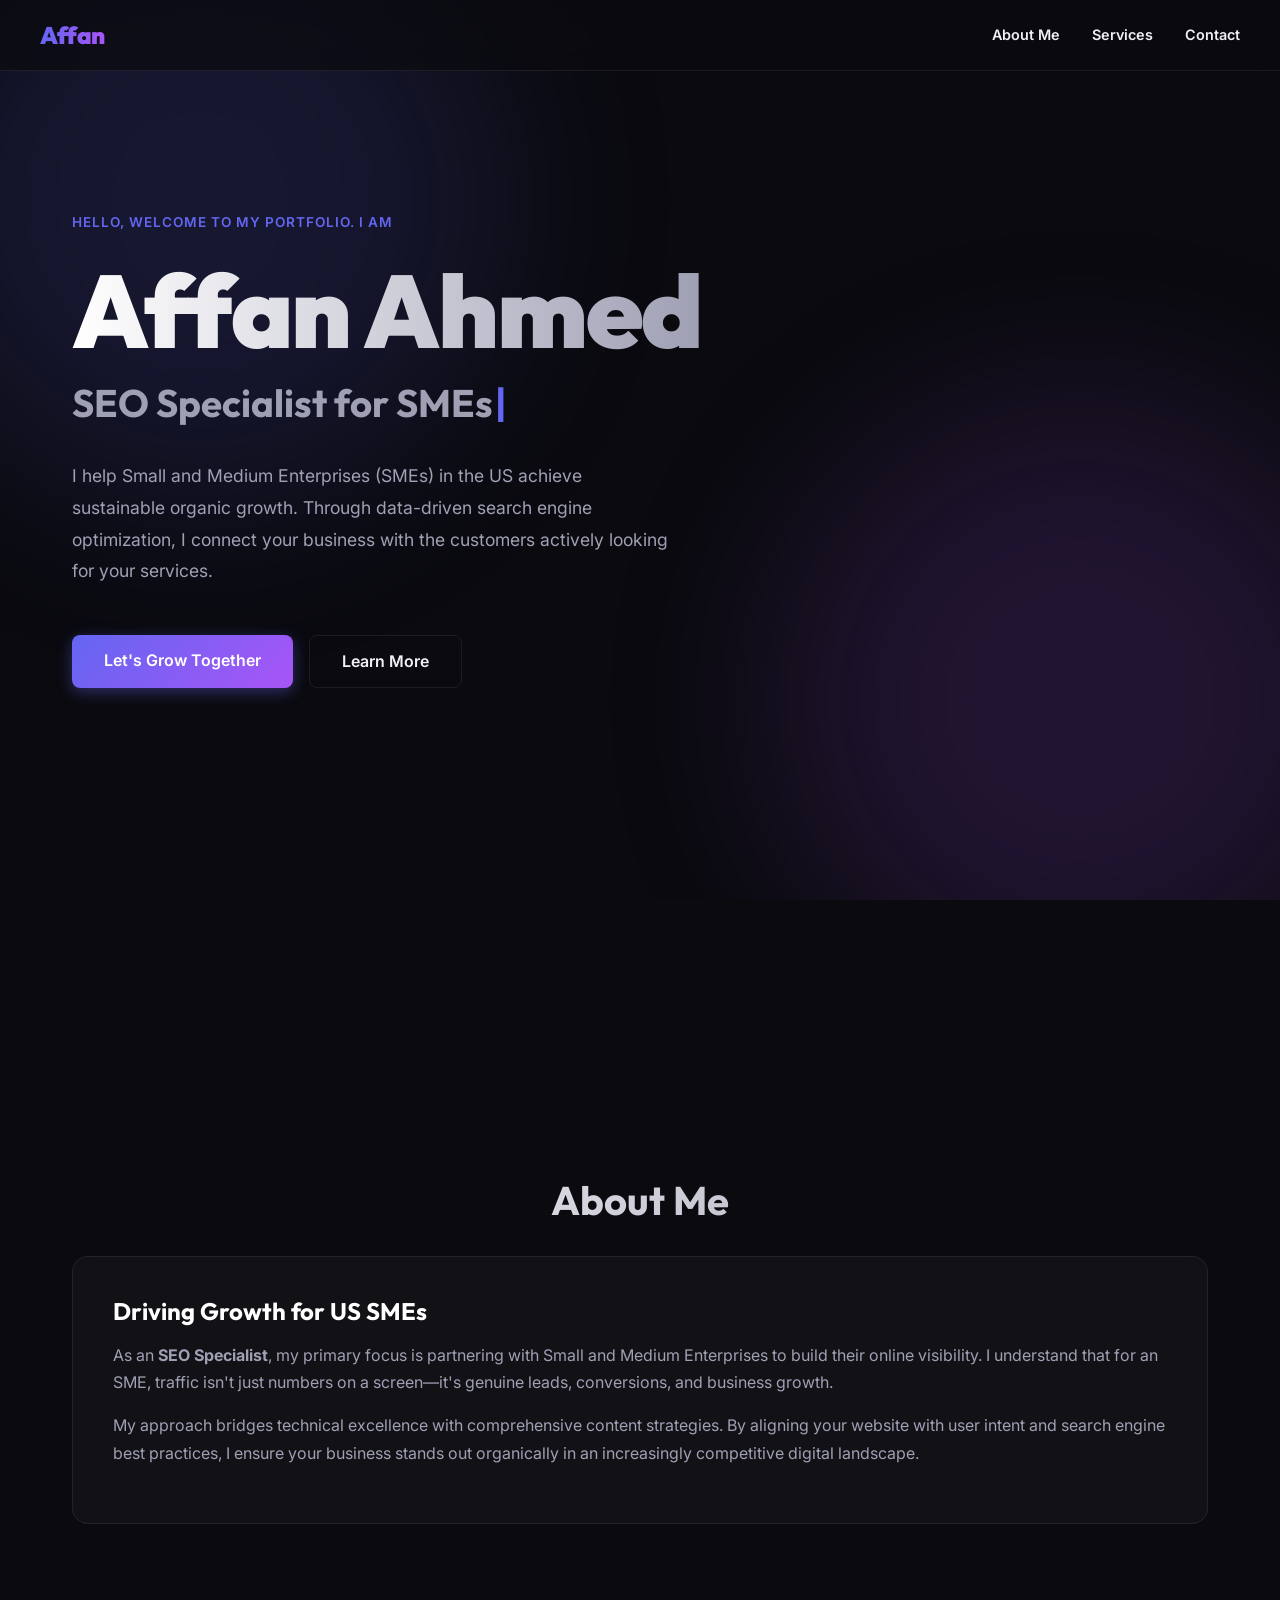
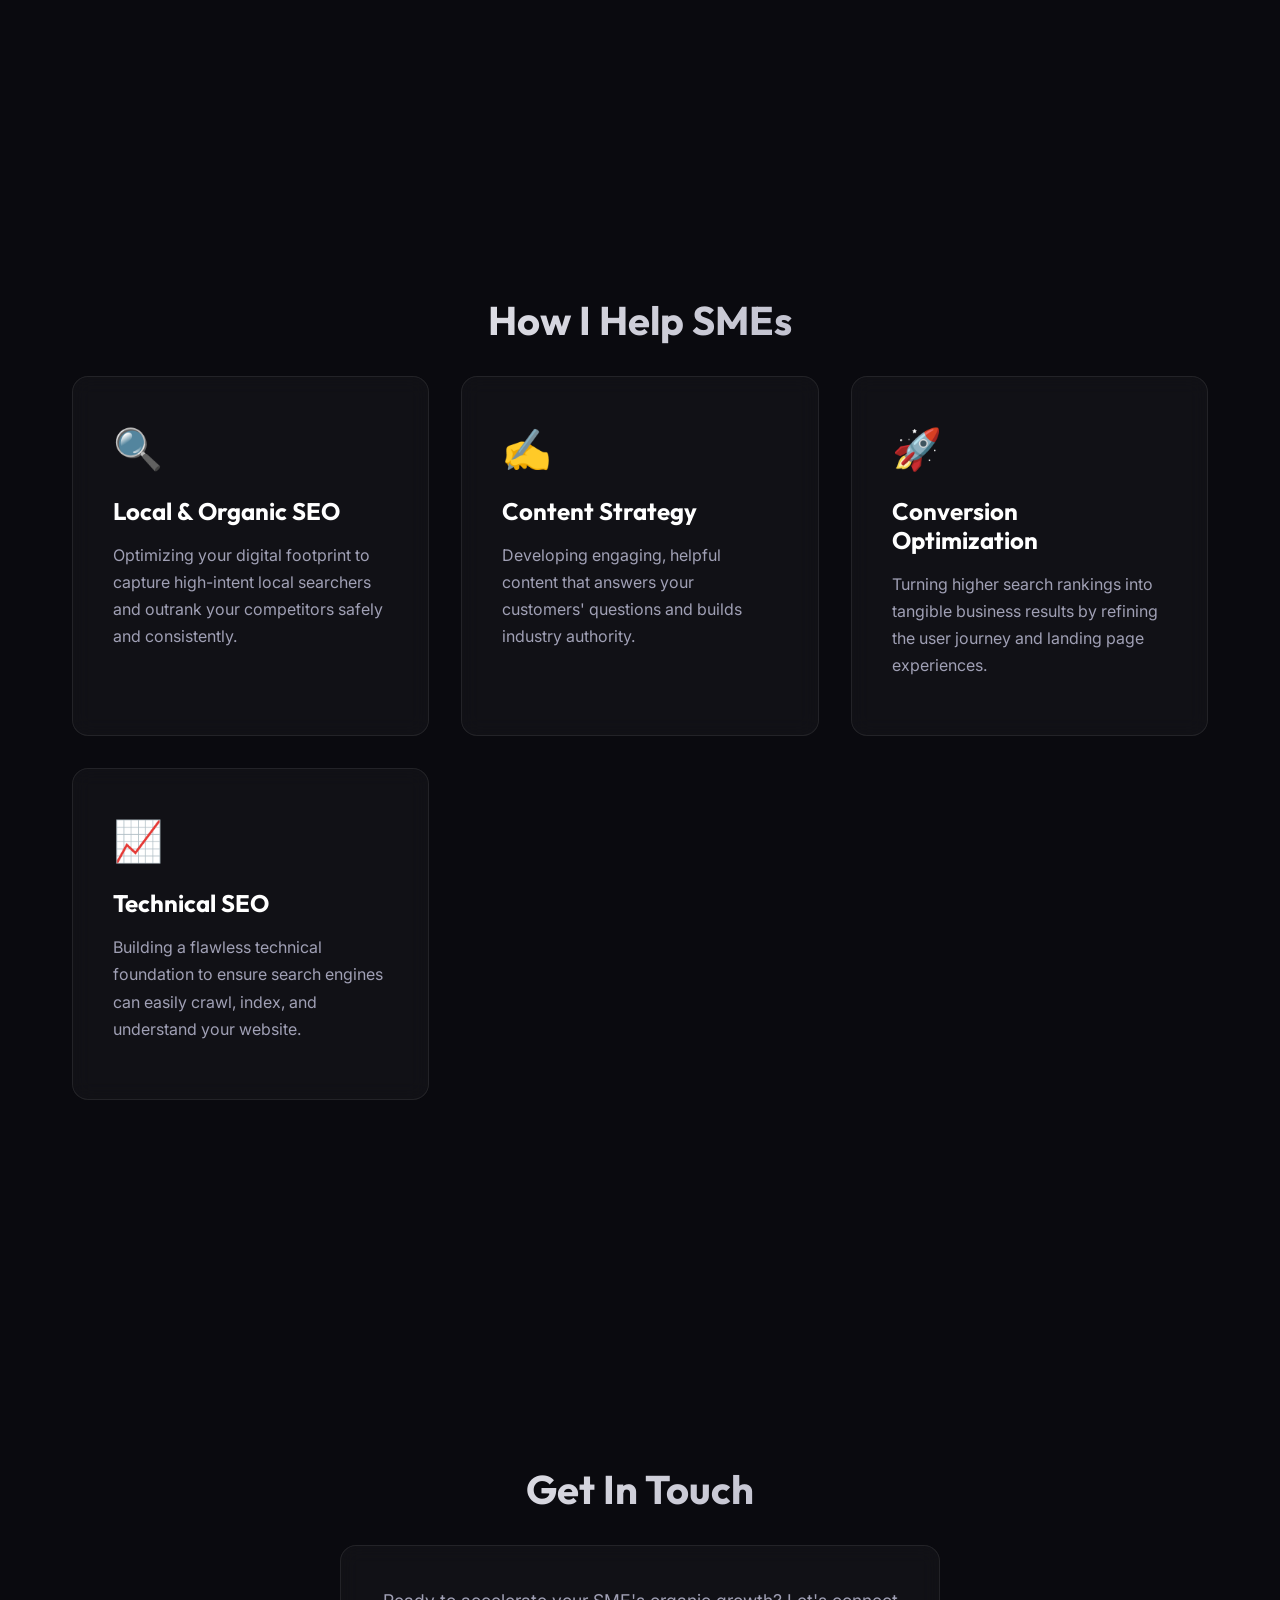
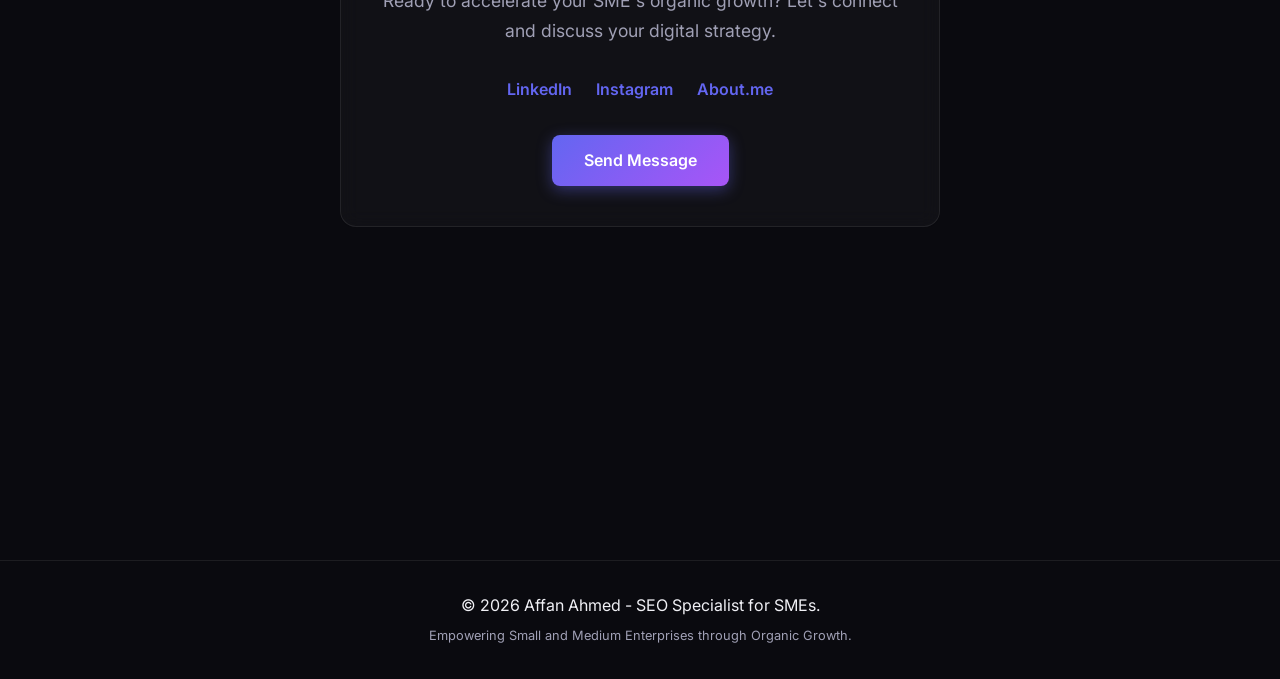
==== index.html @ e66d75bf "Add files via upload" ====
<!DOCTYPE html>
<html lang="en-US" dir="ltr">
<head>
    <meta charset="UTF-8">
    <meta name="viewport" content="width=device-width, initial-scale=1.0">
    <title>Affan Ahmed | SEO Specialist for SMEs in the US</title>
    
    <meta name="title" content="Affan Ahmed | SEO Specialist for SMEs in the US">
    <meta name="description" content="Official website of Affan Ahmed, an expert SEO Specialist helping US SMEs achieve sustainable organic growth and dominate search.">
    <meta name="keywords" content="Affan Ahmed, SEO Specialist, SME SEO, Organic Growth, Search Engine Optimization, Digital Marketing">
    <meta name="author" content="Affan">
    <link rel="canonical" href="https://affan.github.io/">

    <meta property="og:type" content="website">
    <meta property="og:url" content="https://affan.github.io/">
    <meta property="og:title" content="Affan Ahmed | SEO Specialist for SMEs in the US">
    <meta property="og:description" content="Official website of Affan Ahmed, an expert SEO Specialist helping US SMEs achieve sustainable organic growth and dominate search.">
    
    <meta property="twitter:card" content="summary_large_image">
    <meta property="twitter:url" content="https://affan.github.io/">
    <meta property="twitter:title" content="Affan Ahmed | SEO Specialist for SMEs in the US">
    <meta property="twitter:description" content="Official website of Affan Ahmed, an expert SEO Specialist helping US SMEs achieve sustainable organic growth and dominate search.">

    <link rel="alternate" hreflang="en-US" href="https://affan.github.io/">
    <link rel="alternate" hreflang="en-GB" href="https://affan.github.io/uk/">
    <link rel="alternate" hreflang="en-CA" href="https://affan.github.io/ca/">
    <link rel="alternate" hreflang="en-AU" href="https://affan.github.io/au/">
    <link rel="alternate" hreflang="en-AE" href="https://affan.github.io/ae/">
    <link rel="alternate" hreflang="ar-SA" href="https://affan.github.io/sa/">
    <link rel="alternate" hreflang="ar-QA" href="https://affan.github.io/qa/">
    <link rel="alternate" hreflang="x-default" href="https://affan.github.io/">

    <script type="application/ld+json">
    {
      "@context": "https://schema.org/",
      "@type": "Person",
      "name": "Affan Ahmed",
      "url": "https://affan.github.io/",
      "jobTitle": "SEO Manager",
      "description": "Expert SEO Manager specializing in Knowledge Graph optimization, semantic search, and configuring digital entities for Large Language Models (LLMs).",
      "knowsAbout": [
        "Search Engine Optimization (SEO)",
        "Knowledge Graph Configuration",
        "LLM Optimization",
        "Semantic Web",
        "Technical SEO"
      ],
      "sameAs": [
        "https://github.com/affan",
        "https://www.linkedin.com/in/Affanshykh",
        "https://www.instagram.com/affanshykh",
        "https://about.me/affanshykh"
      ]
    }
    </script>
    <link rel="stylesheet" href="styles.css">
    <link rel="preconnect" href="https://fonts.googleapis.com">
    <link rel="preconnect" href="https://fonts.gstatic.com" crossorigin>
    <link href="https://fonts.googleapis.com/css2?family=Inter:wght@300;400;600;800&family=Outfit:wght@400;700;900&display=swap" rel="stylesheet">
    <style>
        html[dir="rtl"] { text-align: right; }
        html[dir="rtl"] .nav-links { padding-right: 0; padding-left: 2rem; }
        html[dir="rtl"] .icon { margin-left: 1rem; margin-right: 0; }
    </style>
</head>
<body>
    <div class="background-effects">
        <div class="glow glow-1"></div>
        <div class="glow glow-2"></div>
    </div>
    
    <nav class="glass-nav">
        <div class="nav-content">
            <span class="logo">Affan</span>
            <ul class="nav-links">
                <li><a href="#about">About Me</a></li>
                <li><a href="#expertise">Services</a></li>
                <li><a href="#contact">Contact</a></li>
            </ul>
        </div>
    </nav>

    <main>
        <section id="hero" class="hero-section">
            <div class="hero-content">
                <p class="greeting">Hello, welcome to my portfolio. I am</p>
                <h1 class="main-title">Affan Ahmed</h1>
                <h2 class="subtitle typing-effect">SEO Specialist for SMEs</h2>
                <p class="hero-description">I help Small and Medium Enterprises (SMEs) in the US achieve sustainable organic growth. Through data-driven search engine optimization, I connect your business with the customers actively looking for your services.</p>
                <div class="cta-group">
                    <a href="#contact" class="btn btn-primary">Let's Grow Together</a>
                    <a href="#about" class="btn btn-outline">Learn More</a>
                </div>
            </div>
        </section>

        <section id="about" class="about-section slide-up">
            <h2 class="section-title">About Me</h2>
            <div class="glass-card">
                <h3>Driving Growth for US SMEs</h3>
                <p>As an <strong>SEO Specialist</strong>, my primary focus is partnering with Small and Medium Enterprises to build their online visibility. I understand that for an SME, traffic isn't just numbers on a screen—it's genuine leads, conversions, and business growth.</p>
                <p>My approach bridges technical excellence with comprehensive content strategies. By aligning your website with user intent and search engine best practices, I ensure your business stands out organically in an increasingly competitive digital landscape.</p>
            </div>
        </section>

        <section id="expertise" class="expertise-section slide-up">
            <h2 class="section-title">How I Help SMEs</h2>
            <div class="grid-container">
                <div class="glass-card expertise-card">
                    <div class="icon">🔍</div>
                    <h3>Local & Organic SEO</h3>
                    <p>Optimizing your digital footprint to capture high-intent local searchers and outrank your competitors safely and consistently.</p>
                </div>
                <div class="glass-card expertise-card">
                    <div class="icon">✍️</div>
                    <h3>Content Strategy</h3>
                    <p>Developing engaging, helpful content that answers your customers' questions and builds industry authority.</p>
                </div>
                <div class="glass-card expertise-card">
                    <div class="icon">🚀</div>
                    <h3>Conversion Optimization</h3>
                    <p>Turning higher search rankings into tangible business results by refining the user journey and landing page experiences.</p>
                </div>
                <div class="glass-card expertise-card">
                    <div class="icon">📈</div>
                    <h3>Technical SEO</h3>
                    <p>Building a flawless technical foundation to ensure search engines can easily crawl, index, and understand your website.</p>
                </div>
            </div>
        </section>
        
        <section id="contact" class="contact-section slide-up">
            <h2 class="section-title">Get In Touch</h2>
            <div class="glass-card contact-card">
                <p>Ready to accelerate your SME's organic growth? Let's connect and discuss your digital strategy.</p>
                <div class="social-links" style="margin-bottom: 2rem; display: flex; justify-content: center; gap: 1.5rem;">
                    <a href="https://www.linkedin.com/in/Affanshykh" target="_blank" rel="noopener noreferrer" style="color: var(--accent-primary); text-decoration: none; font-weight: 600;">LinkedIn</a>
                    <a href="https://www.instagram.com/affanshykh" target="_blank" rel="noopener noreferrer" style="color: var(--accent-primary); text-decoration: none; font-weight: 600;">Instagram</a>
                    <a href="https://about.me/affanshykh" target="_blank" rel="noopener noreferrer" style="color: var(--accent-primary); text-decoration: none; font-weight: 600;">About.me</a>
                </div>
                <a href="mailto:contact@affan.test" class="btn btn-primary">Send Message</a>
            </div>
        </section>
    </main>

    <footer>
        <div class="footer-content">
            <p>&copy; <span id="year"></span> Affan Ahmed - SEO Specialist for SMEs.</p>
            <p class="meta-note">Empowering Small and Medium Enterprises through Organic Growth.</p>
        </div>
    </footer>
    <script src="script.js"></script>
</body>
</html>
---- styles.css ----
:root {
    --bg-dark: #0a0a0f;
    --text-main: #f0f0f5;
    --text-muted: #a0a0b5;
    --accent-primary: #6366f1;
    --accent-secondary: #a855f7;
    --glass-bg: rgba(255, 255, 255, 0.03);
    --glass-border: rgba(255, 255, 255, 0.08);
    --font-sans: 'Inter', sans-serif;
    --font-heading: 'Outfit', sans-serif;
}

* {
    box-sizing: border-box;
    margin: 0;
    padding: 0;
}

body {
    background-color: var(--bg-dark);
    color: var(--text-main);
    font-family: var(--font-sans);
    line-height: 1.6;
    overflow-x: hidden;
    position: relative;
    scroll-behavior: smooth;
}

/* Background Effects */
.background-effects {
    position: fixed;
    top: 0;
    left: 0;
    width: 100vw;
    height: 100vh;
    z-index: -1;
    overflow: hidden;
    pointer-events: none;
}

.glow {
    position: absolute;
    width: 600px;
    height: 600px;
    border-radius: 50%;
    filter: blur(100px);
    opacity: 0.15;
    animation: float 20s infinite alternate ease-in-out;
}

.glow-1 {
    top: -100px;
    left: -100px;
    background: var(--accent-primary);
}

.glow-2 {
    bottom: -100px;
    right: -100px;
    background: var(--accent-secondary);
    animation-delay: -5s;
}

@keyframes float {
    0% { transform: translate(0, 0) scale(1); }
    100% { transform: translate(50px, 50px) scale(1.2); }
}

/* Typography */
h1, h2, h3 {
    font-family: var(--font-heading);
    font-weight: 700;
    line-height: 1.2;
}

.section-title {
    font-size: 2.5rem;
    margin-bottom: 2rem;
    text-align: center;
    background: linear-gradient(135deg, #fff, var(--text-muted));
    -webkit-background-clip: text;
    -webkit-text-fill-color: transparent;
}

/* Glassmorphism Navigation */
.glass-nav {
    position: fixed;
    top: 0;
    width: 100%;
    z-index: 1000;
    background: rgba(10, 10, 15, 0.7);
    backdrop-filter: blur(12px);
    border-bottom: 1px solid var(--glass-border);
    padding: 1rem 2rem;
}

.nav-content {
    max-width: 1200px;
    margin: 0 auto;
    display: flex;
    justify-content: space-between;
    align-items: center;
}

.logo {
    font-family: var(--font-heading);
    font-weight: 900;
    font-size: 1.5rem;
    letter-spacing: -0.5px;
    background: linear-gradient(to right, var(--accent-primary), var(--accent-secondary));
    -webkit-background-clip: text;
    -webkit-text-fill-color: transparent;
}

.nav-links {
    display: flex;
    gap: 2rem;
    list-style: none;
}

.nav-links a {
    color: var(--text-main);
    text-decoration: none;
    font-size: 0.9rem;
    font-weight: 600;
    transition: color 0.3s ease;
}

.nav-links a:hover {
    color: var(--accent-secondary);
}

/* Layout */
main {
    max-width: 1200px;
    margin: 0 auto;
    padding: 0 2rem;
}

section {
    min-height: 100vh;
    display: flex;
    flex-direction: column;
    justify-content: center;
    padding: 6rem 0;
}

/* Hero Section */
.hero-section {
    align-items: flex-start;
}

.greeting {
    color: var(--accent-primary);
    font-weight: 600;
    margin-bottom: 1rem;
    letter-spacing: 1px;
    text-transform: uppercase;
    font-size: 0.85rem;
}

.main-title {
    font-size: clamp(4rem, 8vw, 7rem);
    font-weight: 900;
    letter-spacing: -2px;
    margin-bottom: 0.5rem;
    background: linear-gradient(to right, #fff, var(--text-muted));
    -webkit-background-clip: text;
    -webkit-text-fill-color: transparent;
}

.subtitle {
    font-size: clamp(1.5rem, 3vw, 2.5rem);
    color: var(--text-muted);
    margin-bottom: 2rem;
    min-height: 48px;
}

.hero-description {
    max-width: 600px;
    font-size: 1.1rem;
    color: var(--text-muted);
    margin-bottom: 3rem;
    line-height: 1.8;
}

/* Buttons */
.cta-group {
    display: flex;
    gap: 1rem;
}

.btn {
    padding: 0.8rem 2rem;
    border-radius: 8px;
    font-weight: 600;
    text-decoration: none;
    transition: all 0.3s ease;
    cursor: pointer;
    display: inline-block;
}

.btn-primary {
    background: linear-gradient(135deg, var(--accent-primary), var(--accent-secondary));
    color: white;
    border: none;
    box-shadow: 0 4px 15px rgba(99, 102, 241, 0.4);
}

.btn-primary:hover {
    transform: translateY(-2px);
    box-shadow: 0 6px 20px rgba(99, 102, 241, 0.6);
}

.btn-outline {
    background: transparent;
    color: var(--text-main);
    border: 1px solid var(--glass-border);
    backdrop-filter: blur(5px);
}

.btn-outline:hover {
    background: var(--glass-bg);
    border-color: var(--text-muted);
}

/* Glass Cards */
.glass-card {
    background: var(--glass-bg);
    border: 1px solid var(--glass-border);
    border-radius: 16px;
    padding: 2.5rem;
    backdrop-filter: blur(10px);
    transition: transform 0.3s ease, border-color 0.3s ease;
}

.glass-card:hover {
    transform: translateY(-5px);
    border-color: rgba(255, 255, 255, 0.2);
}

.glass-card h3 {
    font-size: 1.5rem;
    margin-bottom: 1rem;
    color: #fff;
}

.glass-card p {
    color: var(--text-muted);
    margin-bottom: 1rem;
    line-height: 1.7;
}

/* Grid Layout */
.grid-container {
    display: grid;
    grid-template-columns: repeat(auto-fit, minmax(280px, 1fr));
    gap: 2rem;
}

.expertise-card .icon {
    font-size: 2.5rem;
    margin-bottom: 1rem;
}

/* Contact */
.contact-card {
    text-align: center;
    max-width: 600px;
    margin: 0 auto;
}

.contact-card p {
    margin-bottom: 2rem;
    font-size: 1.1rem;
}

/* Footer */
footer {
    text-align: center;
    padding: 2rem;
    border-top: 1px solid var(--glass-border);
    margin-top: 4rem;
}

.meta-note {
    font-size: 0.8rem;
    color: var(--text-muted);
    margin-top: 0.5rem;
}

/* Animations Utils */
.slide-up {
    opacity: 0;
    transform: translateY(30px);
    transition: all 0.8s cubic-bezier(0.16, 1, 0.3, 1);
}

.slide-up.visible {
    opacity: 1;
    transform: translateY(0);
}

@media (max-width: 768px) {
    .nav-links {
        display: none;
    }
    
    .cta-group {
        flex-direction: column;
    }
    
    section {
        padding: 4rem 0;
    }
}
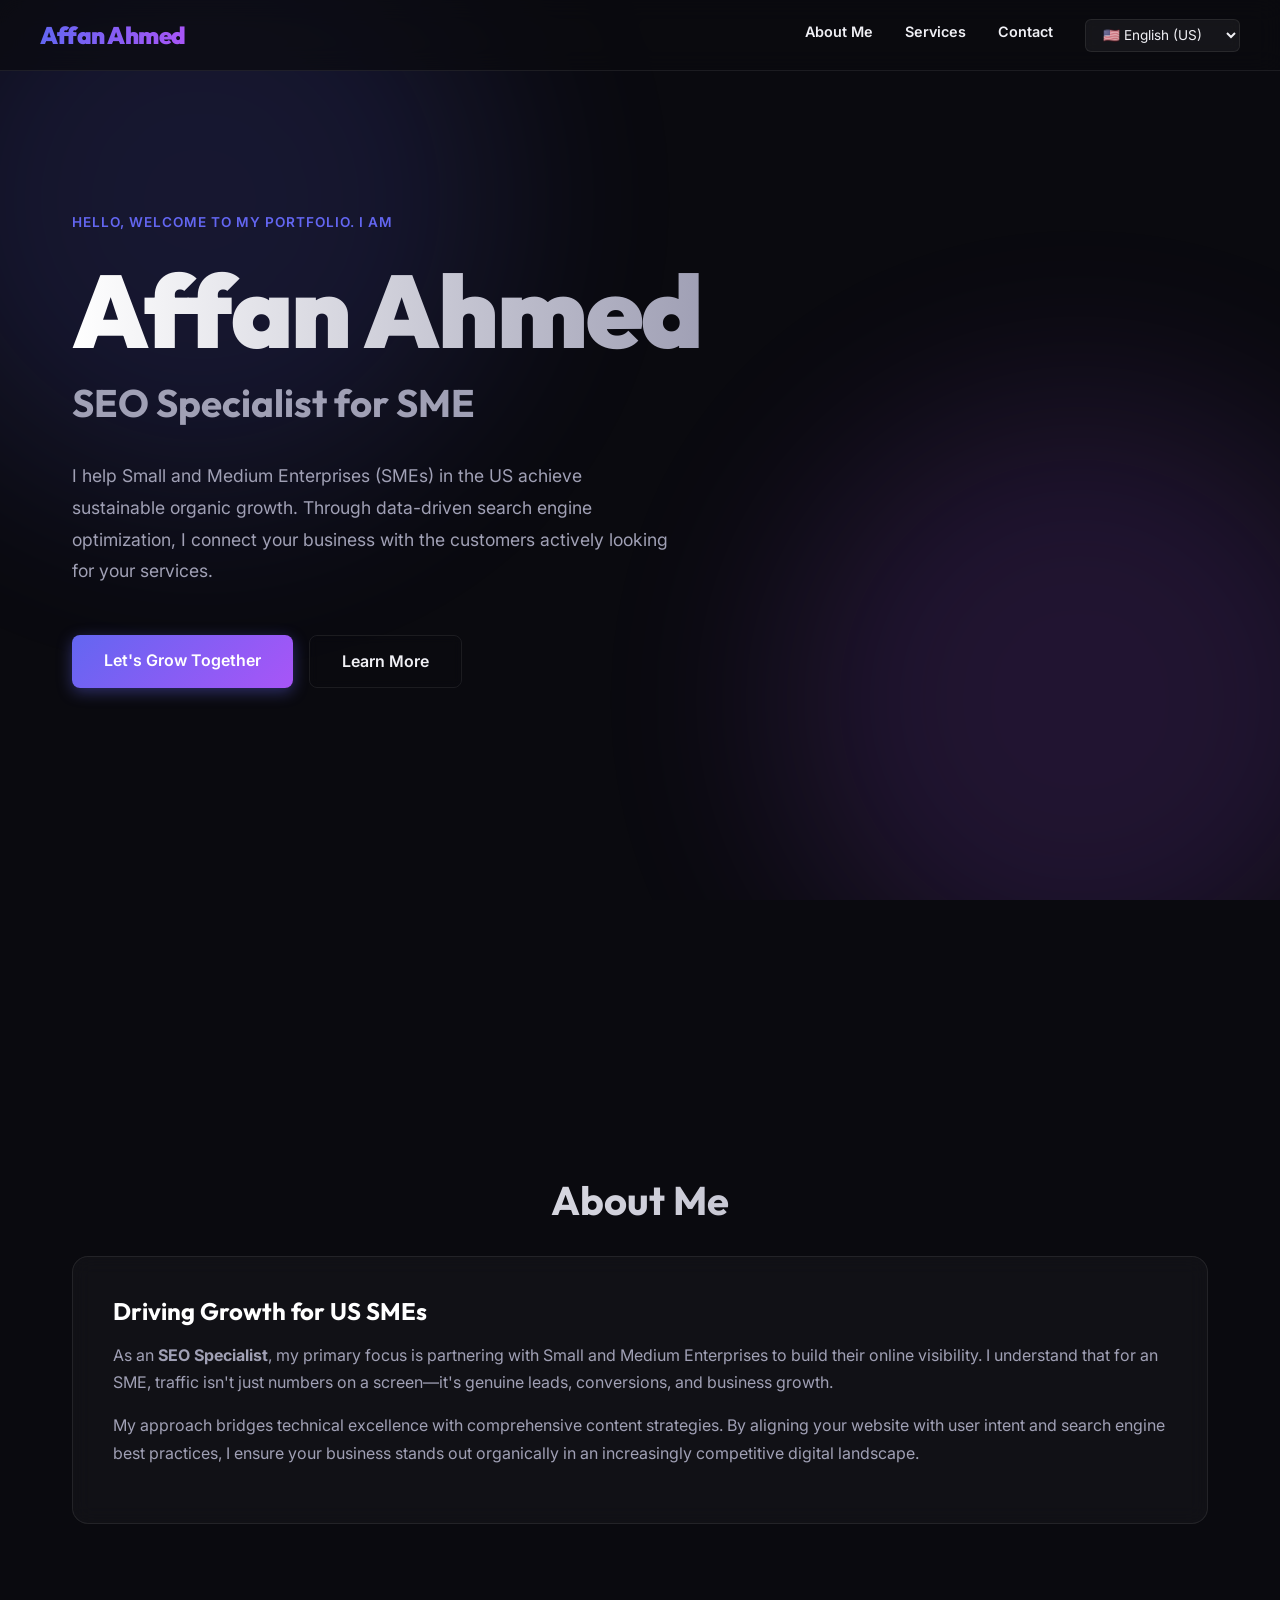
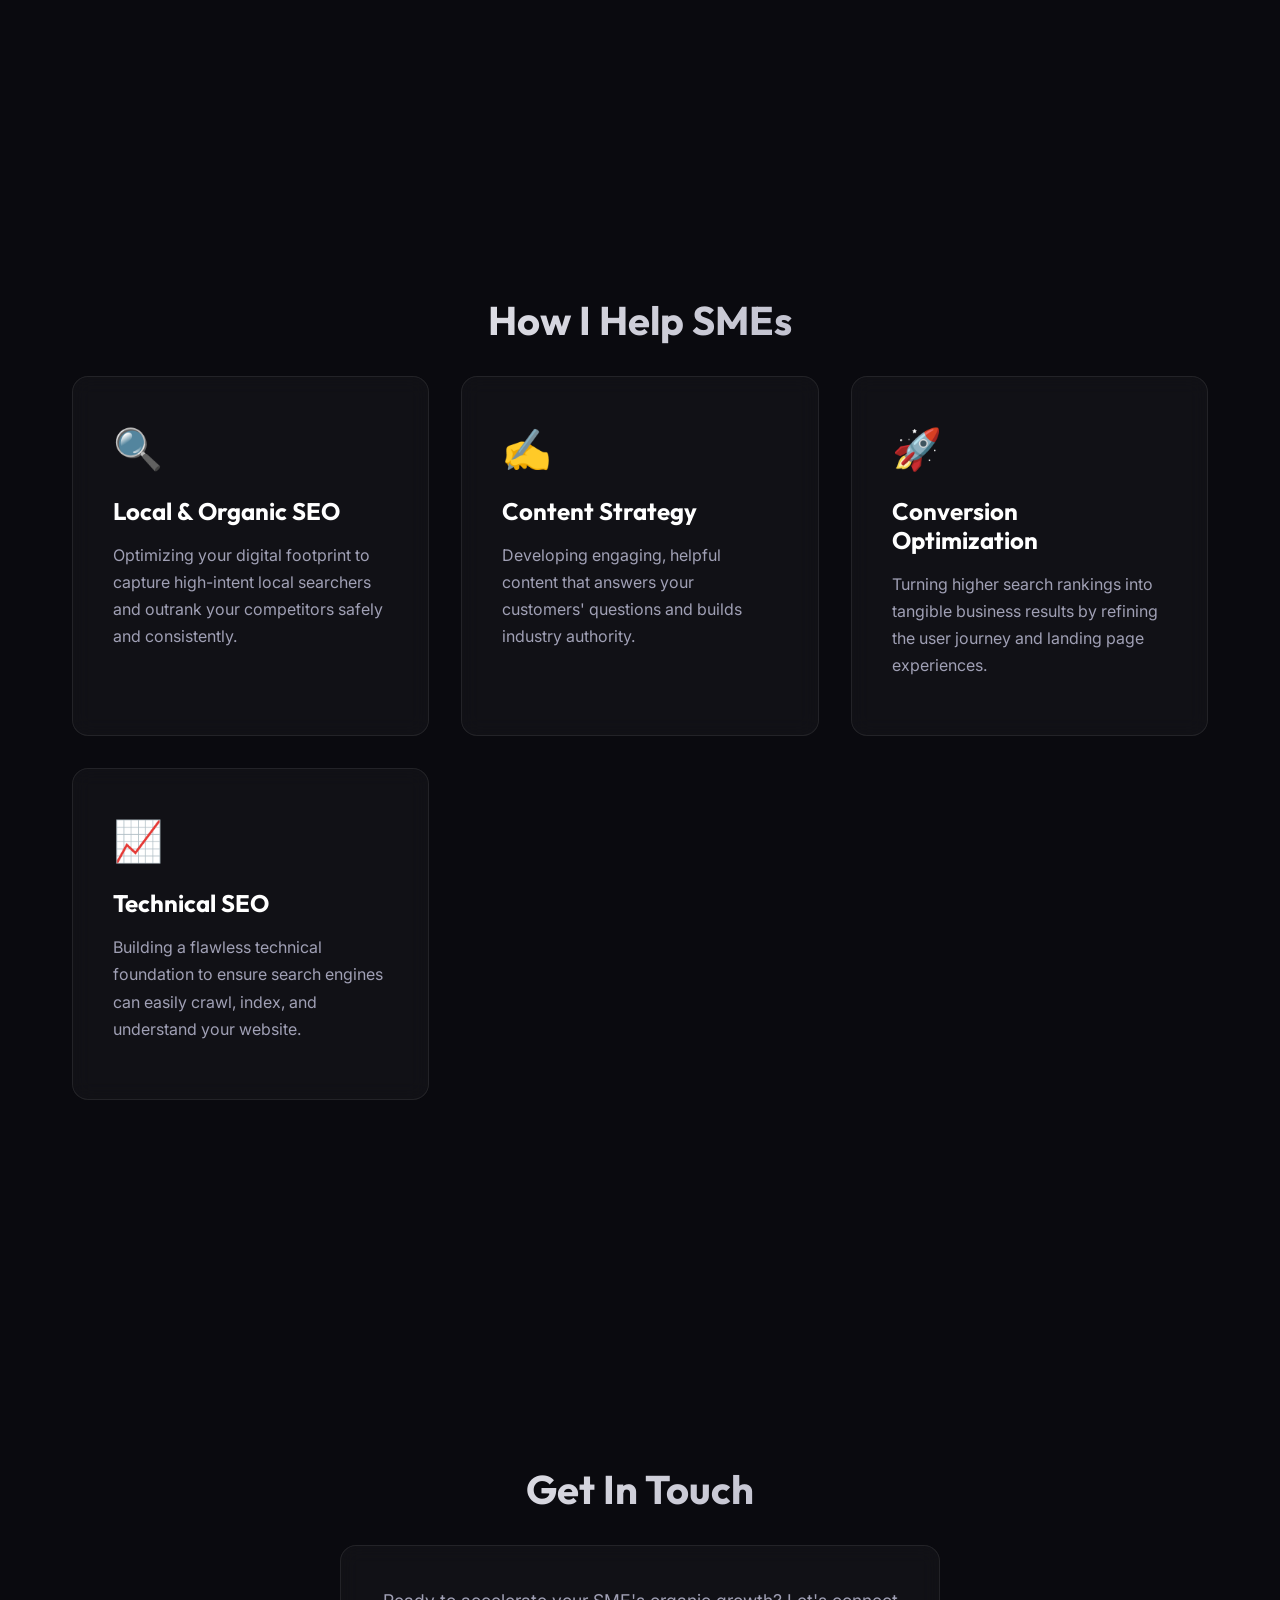
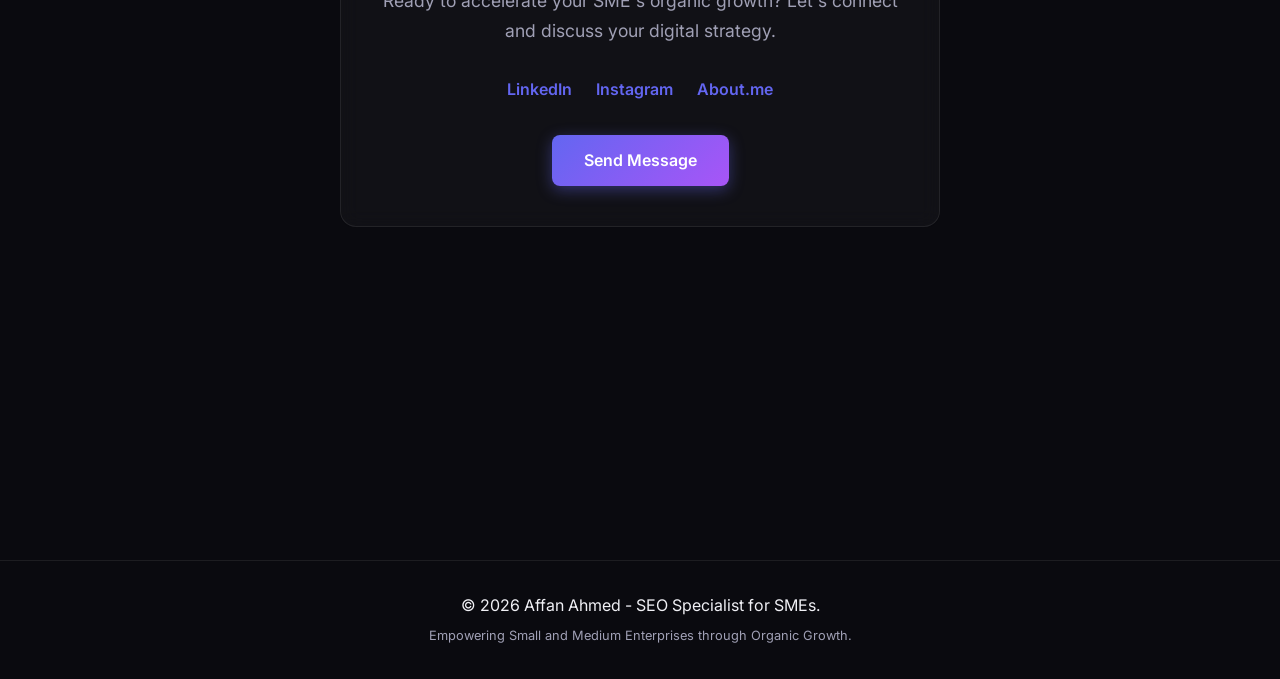
==== commit c38acddc: "Add files via upload" ====
--- a/index.html
+++ b/index.html
@@ -9,33 +9,33 @@
     <meta name="description" content="Official website of Affan Ahmed, an expert SEO Specialist helping US SMEs achieve sustainable organic growth and dominate search.">
     <meta name="keywords" content="Affan Ahmed, SEO Specialist, SME SEO, Organic Growth, Search Engine Optimization, Digital Marketing">
     <meta name="author" content="Affan">
-    <link rel="canonical" href="https://affan.github.io/">
+    <link rel="canonical" href="https://affanshykh.github.io/">
 
     <meta property="og:type" content="website">
-    <meta property="og:url" content="https://affan.github.io/">
+    <meta property="og:url" content="https://affanshykh.github.io/">
     <meta property="og:title" content="Affan Ahmed | SEO Specialist for SMEs in the US">
     <meta property="og:description" content="Official website of Affan Ahmed, an expert SEO Specialist helping US SMEs achieve sustainable organic growth and dominate search.">
     
     <meta property="twitter:card" content="summary_large_image">
-    <meta property="twitter:url" content="https://affan.github.io/">
+    <meta property="twitter:url" content="https://affanshykh.github.io/">
     <meta property="twitter:title" content="Affan Ahmed | SEO Specialist for SMEs in the US">
     <meta property="twitter:description" content="Official website of Affan Ahmed, an expert SEO Specialist helping US SMEs achieve sustainable organic growth and dominate search.">
 
-    <link rel="alternate" hreflang="en-US" href="https://affan.github.io/">
-    <link rel="alternate" hreflang="en-GB" href="https://affan.github.io/uk/">
-    <link rel="alternate" hreflang="en-CA" href="https://affan.github.io/ca/">
-    <link rel="alternate" hreflang="en-AU" href="https://affan.github.io/au/">
-    <link rel="alternate" hreflang="en-AE" href="https://affan.github.io/ae/">
-    <link rel="alternate" hreflang="ar-SA" href="https://affan.github.io/sa/">
-    <link rel="alternate" hreflang="ar-QA" href="https://affan.github.io/qa/">
-    <link rel="alternate" hreflang="x-default" href="https://affan.github.io/">
+    <link rel="alternate" hreflang="en-US" href="https://affanshykh.github.io/">
+    <link rel="alternate" hreflang="en-GB" href="https://affanshykh.github.io/uk/">
+    <link rel="alternate" hreflang="en-CA" href="https://affanshykh.github.io/ca/">
+    <link rel="alternate" hreflang="en-AU" href="https://affanshykh.github.io/au/">
+    <link rel="alternate" hreflang="en-AE" href="https://affanshykh.github.io/ae/">
+    <link rel="alternate" hreflang="ar-SA" href="https://affanshykh.github.io/sa/">
+    <link rel="alternate" hreflang="ar-QA" href="https://affanshykh.github.io/qa/">
+    <link rel="alternate" hreflang="x-default" href="https://affanshykh.github.io/">
 
     <script type="application/ld+json">
     {
       "@context": "https://schema.org/",
       "@type": "Person",
       "name": "Affan Ahmed",
-      "url": "https://affan.github.io/",
+      "url": "https://affanshykh.github.io/",
       "jobTitle": "SEO Manager",
       "description": "Expert SEO Manager specializing in Knowledge Graph optimization, semantic search, and configuring digital entities for Large Language Models (LLMs).",
       "knowsAbout": [
@@ -71,11 +71,22 @@
     
     <nav class="glass-nav">
         <div class="nav-content">
-            <span class="logo">Affan</span>
+            <span class="logo">Affan Ahmed</span>
             <ul class="nav-links">
                 <li><a href="#about">About Me</a></li>
                 <li><a href="#expertise">Services</a></li>
                 <li><a href="#contact">Contact</a></li>
+                <li class="lang-selector-container">
+                    <select id="lang-selector" class="lang-selector" onchange="window.location.href=this.value">
+                        <option value="https://affanshykh.github.io/">🇺🇸 English (US)</option>
+                        <option value="https://affanshykh.github.io/uk/">🇬🇧 English (UK)</option>
+                        <option value="https://affanshykh.github.io/ca/">🇨🇦 English (CA)</option>
+                        <option value="https://affanshykh.github.io/au/">🇦🇺 English (AU)</option>
+                        <option value="https://affanshykh.github.io/ae/">🇦🇪 English (UAE)</option>
+                        <option value="https://affanshykh.github.io/sa/">🇸🇦 العربية (SA)</option>
+                        <option value="https://affanshykh.github.io/qa/">🇶🇦 العربية (QA)</option>
+                    </select>
+                </li>
             </ul>
         </div>
     </nav>
@@ -138,7 +149,7 @@
                     <a href="https://www.instagram.com/affanshykh" target="_blank" rel="noopener noreferrer" style="color: var(--accent-primary); text-decoration: none; font-weight: 600;">Instagram</a>
                     <a href="https://about.me/affanshykh" target="_blank" rel="noopener noreferrer" style="color: var(--accent-primary); text-decoration: none; font-weight: 600;">About.me</a>
                 </div>
-                <a href="mailto:contact@affan.test" class="btn btn-primary">Send Message</a>
+                <a href="mailto:affanshykh@gmail.com" class="btn btn-primary">Send Message</a>
             </div>
         </section>
     </main>
--- a/styles.css
+++ b/styles.css
@@ -314,3 +314,33 @@
         padding: 4rem 0;
     }
 }
+
+/* Language Selector */
+.lang-selector-container {
+    display: flex;
+    align-items: center;
+}
+
+.lang-selector {
+    background: rgba(255, 255, 255, 0.05);
+    color: var(--text-main);
+    border: 1px solid var(--glass-border);
+    padding: 0.4rem 0.8rem;
+    border-radius: 6px;
+    font-family: var(--font-sans);
+    font-size: 0.85rem;
+    cursor: pointer;
+    backdrop-filter: blur(5px);
+    outline: none;
+    transition: all 0.3s ease;
+}
+
+.lang-selector:hover {
+    border-color: rgba(255, 255, 255, 0.2);
+    background: rgba(255, 255, 255, 0.1);
+}
+
+.lang-selector option {
+    background-color: var(--bg-dark);
+    color: var(--text-main);
+}
